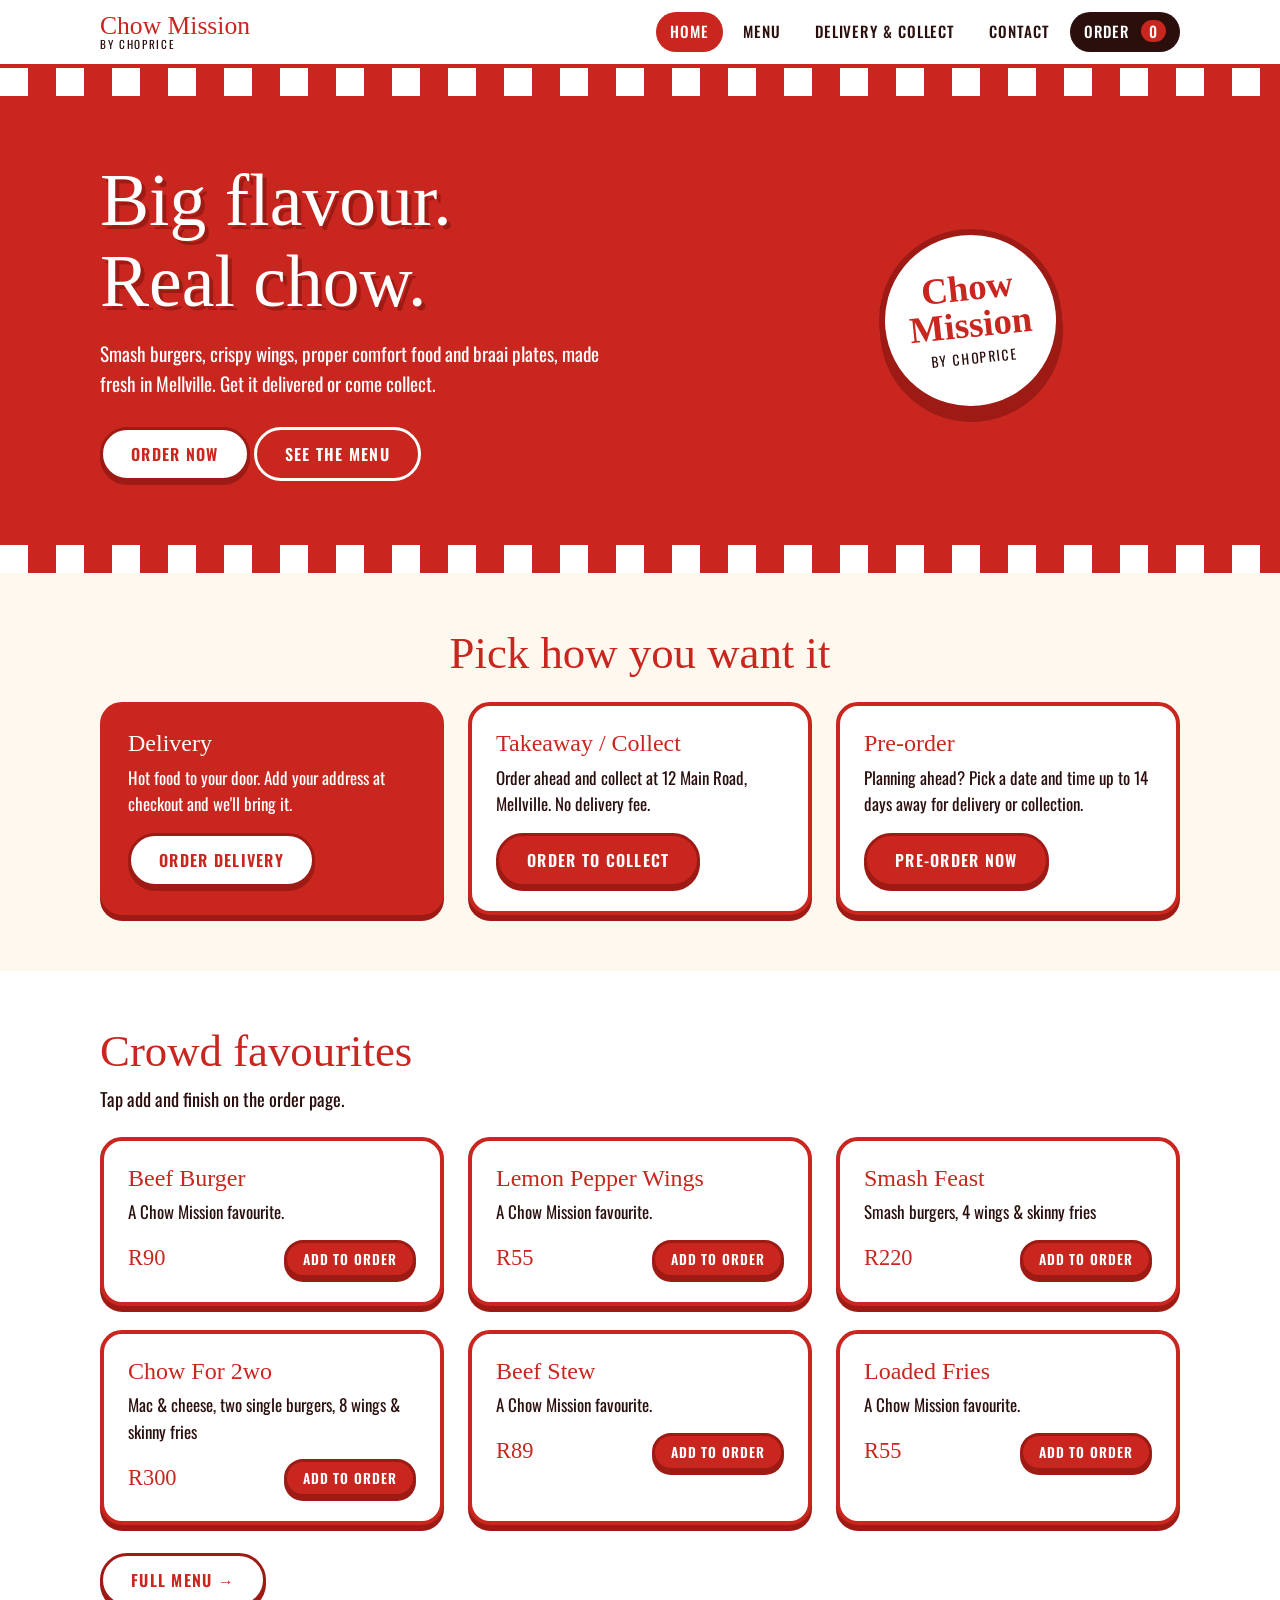
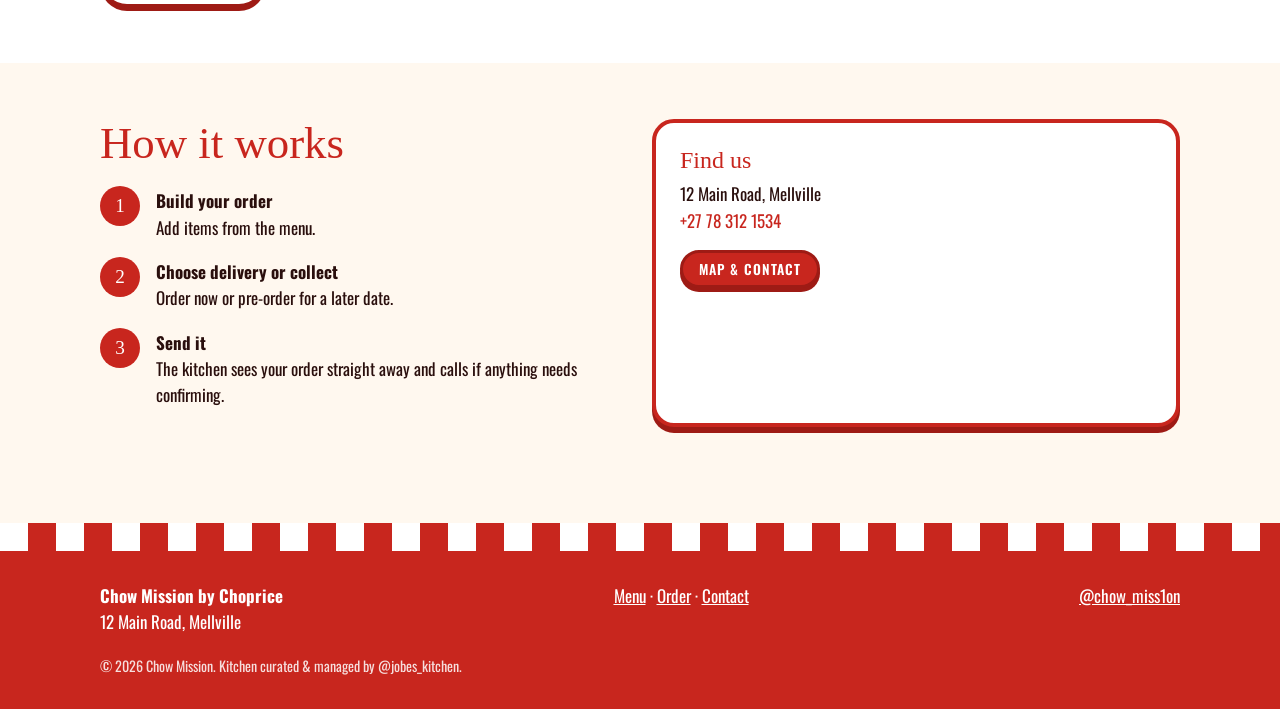
==== index.html @ 342c5858 "Initial commit" ====
<!DOCTYPE html>
<html lang="en">
<head>
  <meta charset="UTF-8">
  <meta name="viewport" content="width=device-width, initial-scale=1">
  <title>Chow Mission by Choprice | Burgers, Wings & Comfort Food in Mellville</title>
  <meta name="description" content="Smash burgers, wings, stews and braai plates in Mellville. Order delivery or collect.">
  <link rel="stylesheet" href="style.css">
</head>
<body>
  <header class="site-header">
    <nav class="nav" aria-label="Main">
      <a class="logo" href="index.html">Chow Mission<small>BY CHOPRICE</small></a>
      <button class="menu-toggle" aria-expanded="false" aria-controls="nav-links">Menu</button>
      <ul class="nav-links" id="nav-links">
        <li><a class="active" href="index.html" aria-current="page">Home</a></li>
        <li><a href="menu.html">Menu</a></li>
        <li><a href="order.html">Delivery &amp; Collect</a></li>
        <li><a href="contact.html">Contact</a></li>
        <li><a class="cart-pill" href="order.html">Order <span data-cart-count>0</span></a></li>
      </ul>
    </nav>
  </header>
  <div class="checker" aria-hidden="true"></div>

  <main>
    <section class="hero">
      <div class="wrap">
        <div>
          <h1>Big flavour.<br>Real chow.</h1>
          <p>Smash burgers, crispy wings, proper comfort food and braai plates, made fresh in Mellville. Get it delivered or come collect.</p>
          <a class="btn" href="order.html">Order now</a>
          <a class="btn outline" href="menu.html">See the menu</a>
        </div>
        <div class="hero-badge" aria-hidden="true">
          <div><strong>Chow<br>Mission</strong><span>BY CHOPRICE</span></div>
        </div>
      </div>
    </section>
    <div class="checker" aria-hidden="true"></div>

    <section class="section">
      <div class="wrap">
        <h2 class="center">Pick how you want it</h2>
        <div class="grid cols-3" style="margin-top:24px">
          <article class="card red">
            <h3>Delivery</h3>
            <p>Hot food to your door. Add your address at checkout and we'll bring it.</p>
            <p style="margin-top:16px"><a class="btn" style="background:#fff;color:#c8261e" href="order.html">Order delivery</a></p>
          </article>
          <article class="card">
            <h3>Takeaway / Collect</h3>
            <p>Order ahead and collect at 12 Main Road, Mellville. No delivery fee.</p>
            <p style="margin-top:16px"><a class="btn" href="order.html">Order to collect</a></p>
          </article>
          <article class="card">
            <h3>Pre-order</h3>
            <p>Planning ahead? Pick a date and time up to 14 days away for delivery or collection.</p>
            <p><strong data-preorder-left></strong></p>
            <p style="margin-top:16px"><a class="btn" href="order.html?preorder=1">Pre-order now</a></p>
          </article>
        </div>
      </div>
    </section>

    <section class="section" style="background:var(--white)">
      <div class="wrap">
        <h2>Crowd favourites</h2>
        <p class="lead">Tap add and finish on the order page.</p>
        <div class="grid cols-3" id="featured" style="margin-top:24px"></div>
        <p style="margin-top:28px"><a class="btn outline" href="menu.html">Full menu →</a></p>
      </div>
    </section>

    <section class="section">
      <div class="wrap grid cols-2">
        <div>
          <h2>How it works</h2>
          <ol class="steps" style="margin-top:20px">
            <li><strong>Build your order</strong><br>Add items from the menu.</li>
            <li><strong>Choose delivery or collect</strong><br>Order now or pre-order for a later date.</li>
            <li><strong>Send it</strong><br>The kitchen sees your order straight away and calls if anything needs confirming.</li>
          </ol>
        </div>
        <div class="card">
          <h3>Find us</h3>
          <p>12 Main Road, Mellville</p>
          <p><a href="tel:+27783121534">+27 78 312 1534</a></p>
          <p style="margin-top:16px"><a class="btn small" href="contact.html">Map &amp; contact</a></p>
        </div>
      </div>
    </section>
  </main>

  <footer class="site-footer">
    <div class="checker" aria-hidden="true"></div>
    <div class="wrap">
      <div><strong>Chow Mission by Choprice</strong><br>12 Main Road, Mellville</div>
      <div><a href="menu.html">Menu</a> · <a href="order.html">Order</a> · <a href="contact.html">Contact</a></div>
      <div><a href="https://www.instagram.com/chow_miss1on" target="_blank" rel="noopener">@chow_miss1on</a></div>
      <small>©️ <span data-year></span> Chow Mission. Kitchen curated &amp; managed by @jobes_kitchen.</small>
    </div>
  </footer>
  <script src="firebase-config.js"></script>
  <script src="db.js"></script>
  <script src="script.js"></script>
</body>
</html>
---- style.css ----
/* ===== Chow Mission by Choprice — red & white theme ===== */
@import url('https://fonts.googleapis.com/css2?family=Oswald:wght@400;500;600&family=Permanent+Marker&display=swap');

:root{
  --red:#c8261e;
  --red-dark:#9e1b15;
  --red-soft:#fde8e6; 
  --cream:#fff8ef;
  --white:#ffffff;
  --ink:#2a0f0d;
  --radius:22px;
  --shadow:0 6px 0 var(--red-dark);
  --maxw:1120px;
}
*{box-sizing:border-box;margin:0;padding:0}
html{scroll-behavior:smooth}
body{font-family:'Oswald',sans-serif;background:var(--cream);color:var(--ink);line-height:1.55;font-size:17px}
img{max-width:100%;display:block}
a{color:var(--red);text-decoration:none}
h1,h2,h3{font-family:'Permanent Marker',cursive;font-weight:400;color:var(--red);line-height:1.1}
h1{font-size:clamp(2.4rem,7vw,4.6rem)}
h2{font-size:clamp(1.8rem,4.5vw,2.8rem);margin-bottom:.5rem}
h3{font-size:1.5rem}
.wrap{max-width:var(--maxw);margin:0 auto;padding:0 20px}
.section{padding:56px 0}
.center{text-align:center}
.lead{font-size:1.15rem;max-width:620px}
.center .lead{margin-inline:auto}

/* checkerboard strip */
.checker{height:28px;background:conic-gradient(var(--red) 25%,var(--white) 0 50%,var(--red) 0 75%,var(--white) 0) 0 0/56px 56px}

/* ===== Header / nav ===== */
.site-header{position:sticky;top:0;z-index:50;background:var(--white);border-bottom:4px solid var(--red)}
.nav{display:flex;align-items:center;justify-content:space-between;gap:16px;padding:12px 20px;max-width:var(--maxw);margin:0 auto}
.logo{font-family:'Permanent Marker',cursive;color:var(--red);font-size:1.6rem;line-height:1}
.logo small{display:block;font-family:'Oswald',sans-serif;font-size:.7rem;letter-spacing:.15em;color:var(--ink)}
.nav-links{display:flex;gap:6px;list-style:none;align-items:center}
.nav-links a{display:block;padding:8px 14px;border-radius:999px;color:var(--ink);font-weight:500;text-transform:uppercase;letter-spacing:.06em;font-size:.95rem}
.nav-links a:hover{background:var(--red-soft)}
.nav-links a.active{background:var(--red);color:var(--white)}
.cart-pill{background:var(--ink);color:var(--white)!important}
.cart-pill span{background:var(--red);border-radius:999px;padding:0 8px;margin-left:6px}
.menu-toggle{display:none;background:var(--red);color:var(--white);border:0;border-radius:12px;padding:8px 14px;font:inherit;cursor:pointer}

/* ===== Buttons ===== */
.btn{display:inline-block;background:var(--red);color:var(--white);border:3px solid var(--red-dark);border-radius:999px;padding:12px 28px;font:600 1rem 'Oswald',sans-serif;text-transform:uppercase;letter-spacing:.08em;cursor:pointer;box-shadow:0 4px 0 var(--red-dark);transition:transform .1s,box-shadow .1s}
.btn:hover{transform:translateY(2px);box-shadow:0 2px 0 var(--red-dark)}
.btn:active{transform:translateY(4px);box-shadow:none}
.btn.outline{background:var(--white);color:var(--red)}
.btn.small{padding:6px 16px;font-size:.85rem}

/* ===== Hero ===== */
.hero{background:var(--red);color:var(--white);position:relative;overflow:hidden}
.hero .wrap{display:grid;grid-template-columns:1.2fr .8fr;gap:32px;align-items:center;padding-top:64px;padding-bottom:64px}
.hero h1{color:var(--white);text-shadow:4px 4px 0 var(--red-dark)}
.hero p{margin:18px 0 28px;font-size:1.2rem;max-width:520px}
.hero .btn{background:var(--white);color:var(--red);border-color:var(--red-dark)}
.hero .btn.outline{background:transparent;color:var(--white);border-color:var(--white);box-shadow:none}
.hero-badge{background:var(--white);color:var(--red);border:6px solid var(--red-dark);border-radius:50%;aspect-ratio:1;display:grid;place-items:center;text-align:center;padding:24px;transform:rotate(-6deg);box-shadow:0 10px 0 var(--red-dark);max-width:320px;margin-inline:auto}
.hero-badge strong{font-family:'Permanent Marker',cursive;font-size:2.3rem;line-height:1;display:block}
.hero-badge span{color:var(--ink);letter-spacing:.12em;font-size:.85rem}

/* ===== Cards ===== */
.grid{display:grid;gap:24px}
.grid.cols-2{grid-template-columns:repeat(2,1fr)}
.grid.cols-3{grid-template-columns:repeat(3,1fr)}
.card{background:var(--white);border:4px solid var(--red);border-radius:var(--radius);padding:24px;box-shadow:var(--shadow)}
.card h3{margin-bottom:8px}
.card .icon{font-size:2.4rem;margin-bottom:8px}
.card.red{background:var(--red);color:var(--white)}
.card.red h3{color:var(--white)}
.price{font-family:'Permanent Marker',cursive;color:var(--red);font-size:1.4rem}

/* ===== Menu ===== */
.menu-grid{display:grid;grid-template-columns:repeat(2,minmax(0,1fr));gap:24px;align-items:stretch}
.menu-card{background:var(--white);border:4px solid var(--red);border-radius:var(--radius);padding:20px 22px;box-shadow:var(--shadow)}
.menu-card .blurb{font-size:.95rem;color:#6b3a36;margin-bottom:10px}
.menu-item{display:flex;align-items:center;justify-content:space-between;gap:12px;padding:8px 0;border-top:2px dashed var(--red-soft)}
.menu-item:first-of-type{border-top:0}
.menu-item .name{flex:1;font-weight:500;text-transform:uppercase;letter-spacing:.03em}
.menu-item .desc{display:block;font-size:.8rem;font-weight:400;text-transform:none;color:#7a4a46;letter-spacing:0}
.menu-note{background:var(--red-soft);border-left:6px solid var(--red);padding:14px 18px;border-radius:10px;margin-top:20px;font-size:.95rem}

/* ===== Order page ===== */
.order-layout{display:grid;grid-template-columns:1.1fr .9fr;gap:28px;align-items:start}
.toggle{display:grid;grid-template-columns:1fr 1fr;border:4px solid var(--red);border-radius:999px;overflow:hidden;margin-bottom:20px}
.toggle input{position:absolute;opacity:0;pointer-events:none}
.toggle label{padding:12px;text-align:center;cursor:pointer;font-weight:600;text-transform:uppercase;letter-spacing:.06em;color:var(--red)}
.toggle input:checked + label{background:var(--red);color:var(--white)}
.toggle input:focus-visible + label{outline:3px solid var(--ink);outline-offset:-6px}
.field{margin-bottom:16px}
.field label{display:block;font-weight:500;margin-bottom:4px;text-transform:uppercase;font-size:.85rem;letter-spacing:.06em}
.field input,.field select,.field textarea{width:100%;padding:12px 14px;border:3px solid var(--red);border-radius:14px;font:inherit;background:var(--white);color:var(--ink)}
.field input:focus,.field select:focus,.field textarea:focus{outline:3px solid var(--red-soft);border-color:var(--red-dark)}
.field .error{color:var(--red-dark);font-size:.85rem;display:none}
.field.invalid .error{display:block}
.field.invalid input,.field.invalid textarea{border-color:var(--red-dark);background:var(--red-soft)}
.hidden{display:none!important}
.cart-line{display:flex;align-items:center;gap:10px;padding:10px 0;border-bottom:2px dashed var(--red-soft)}
.cart-line .info{flex:1}
.cart-line .info small{display:block;color:#7a4a46}
.qty{display:flex;align-items:center;gap:8px}
.qty button{width:30px;height:30px;border-radius:50%;border:3px solid var(--red);background:var(--white);color:var(--red);font:600 1rem 'Oswald';cursor:pointer;line-height:1}
.qty button:hover{background:var(--red);color:var(--white)}
.totals{margin-top:14px}
.totals div{display:flex;justify-content:space-between;padding:4px 0}
.totals .grand{font-size:1.3rem;font-weight:600;border-top:3px solid var(--red);margin-top:6px;padding-top:10px;color:var(--red)}
.empty{text-align:center;padding:24px 0;color:#7a4a46}
.summary{position:sticky;top:96px}
.quick-add{display:flex;flex-wrap:wrap;gap:8px;margin-top:14px}
.chip{border:3px solid var(--red);background:var(--white);color:var(--red);border-radius:999px;padding:4px 14px;font:500 .85rem 'Oswald';cursor:pointer}
.chip:hover{background:var(--red);color:var(--white)}

/* ===== Contact ===== */
.contact-list{list-style:none}
.contact-list li{display:flex;gap:14px;padding:12px 0;border-bottom:2px dashed var(--red-soft)}
.contact-list .ico{font-size:1.5rem}
.map{border:4px solid var(--red);border-radius:var(--radius);overflow:hidden;box-shadow:var(--shadow);min-height:340px}
.map iframe{width:100%;height:100%;min-height:340px;border:0}

/* ===== Steps ===== */
.steps{counter-reset:s;list-style:none}
.steps li{counter-increment:s;position:relative;padding-left:56px;margin-bottom:18px}
.steps li::before{content:counter(s);position:absolute;left:0;top:-2px;width:40px;height:40px;border-radius:50%;background:var(--red);color:var(--white);display:grid;place-items:center;font-family:'Permanent Marker',cursive;font-size:1.2rem}

/* ===== Footer / toast ===== */
.site-footer{background:var(--red);color:var(--white);margin-top:40px}
.site-footer .wrap{display:flex;flex-wrap:wrap;gap:20px;justify-content:space-between;padding:32px 20px}
.site-footer a{color:var(--white);text-decoration:underline}
.site-footer small{display:block;width:100%;opacity:.85}
.toast{position:fixed;left:50%;bottom:24px;transform:translate(-50%,120px);background:var(--ink);color:var(--white);padding:12px 22px;border-radius:999px;transition:transform .25s;z-index:99;border:3px solid var(--red)}
.toast.show{transform:translate(-50%,0)}

/* ===== Responsive ===== */
@media (max-width:860px){
  .hero .wrap,.order-layout,.grid.cols-2,.grid.cols-3{grid-template-columns:1fr}
  .menu-grid{grid-template-columns:1fr}
  .summary{position:static}
  .menu-toggle{display:block}
  .nav-links{display:none;position:absolute;top:100%;left:0;right:0;background:var(--white);flex-direction:column;align-items:stretch;padding:12px 20px 18px;border-bottom:4px solid var(--red)}
  .nav-links.open{display:flex}
  .hero-badge{max-width:220px}
}
@media (prefers-reduced-motion:reduce){*{transition:none!important;scroll-behavior:auto!important}}


/* ===== Forms: spam trap, errors, notes ===== */
.hp{position:absolute;left:-9999px;width:1px;height:1px;overflow:hidden}
.form-error{color:var(--red-dark);font-weight:500;margin-bottom:10px;min-height:1.2em}
.form-note{font-size:.85rem;color:#7a4a46;margin-top:10px}
.muted{color:#7a4a46;font-size:.9rem}

/* ===== Manager dashboard ===== */
.mode-banner{background:var(--ink);color:var(--white);padding:8px 16px;text-align:center;font-size:.9rem}
.admin-wrap{max-width:1000px;margin:0 auto;padding:24px 20px 60px}
.login-card{max-width:420px;margin:48px auto}
.admin-actions{display:flex;align-items:center;gap:14px}
.admin-actions .sound{font-size:.9rem;cursor:pointer}
.stats{display:grid;grid-template-columns:repeat(auto-fit,minmax(150px,1fr));gap:12px;margin-bottom:18px}
.stat{background:var(--white);border:3px solid var(--red);border-radius:16px;padding:10px 16px}
.stat span{font-size:.8rem;text-transform:uppercase;letter-spacing:.06em}
.stat b{display:block;font-family:'Permanent Marker',cursive;font-weight:400;font-size:1.8rem;color:var(--red);line-height:1.15}
.linkbtn{background:none;border:0;color:var(--red);text-decoration:underline;cursor:pointer;font:inherit;padding:0}
.chips{display:flex;flex-wrap:wrap;gap:8px;margin-bottom:14px}
.chip.on{background:var(--red);color:var(--white)}
.order-card{background:var(--white);border:4px solid var(--red);border-radius:var(--radius);padding:18px 20px;margin-bottom:16px;box-shadow:var(--shadow)}
.order-card.is-new{border-color:var(--ink);box-shadow:0 6px 0 var(--red)}
.order-head{display:flex;flex-wrap:wrap;gap:8px;align-items:center;justify-content:space-between}
.order-no{font-family:'Permanent Marker',cursive;font-size:1.4rem;color:var(--red)}
.badge{display:inline-block;padding:2px 12px;border-radius:999px;font-size:.8rem;font-weight:600;text-transform:uppercase;letter-spacing:.06em;border:2px solid var(--red);color:var(--red)}
.badge.solid{background:var(--red);color:var(--white)}
.badge.dark{background:var(--ink);color:var(--white);border-color:var(--ink)}
.order-grid{display:grid;grid-template-columns:1fr 1fr;gap:6px 24px;margin:12px 0}
.order-items{list-style:none;border-top:2px dashed var(--red-soft);border-bottom:2px dashed var(--red-soft);padding:8px 0;margin:8px 0}
.order-items li{display:flex;justify-content:space-between;padding:2px 0}
.order-total{display:flex;justify-content:space-between;gap:12px;flex-wrap:wrap}
.order-notes{background:var(--red-soft);border-radius:10px;padding:8px 12px;margin-top:10px;white-space:pre-wrap}
.card-actions{display:flex;flex-wrap:wrap;gap:8px;margin-top:12px}
.btn.ghost{background:var(--white);color:var(--ink);border-color:var(--ink);box-shadow:none}
@media (max-width:640px){.order-grid{grid-template-columns:1fr}}
@media print{
  body.printing .no-print,body.printing .mode-banner,body.printing .site-header,body.printing .checker{display:none!important}
  body.printing .order-card:not(.print-me){display:none!important}
  body.printing .order-card{box-shadow:none}
}

/* ===== Uber Eats ===== */
.btn.dark{background:var(--ink);border-color:#000;box-shadow:0 4px 0 #000;color:var(--white)}
.btn.dark:hover{box-shadow:0 2px 0 #000}
.uber-box{display:flex;align-items:center;justify-content:space-between;gap:16px;flex-wrap:wrap;background:var(--white);border:4px solid var(--ink);border-radius:var(--radius);padding:16px 22px;margin-top:24px}
.uber-box.hidden{display:none!important}
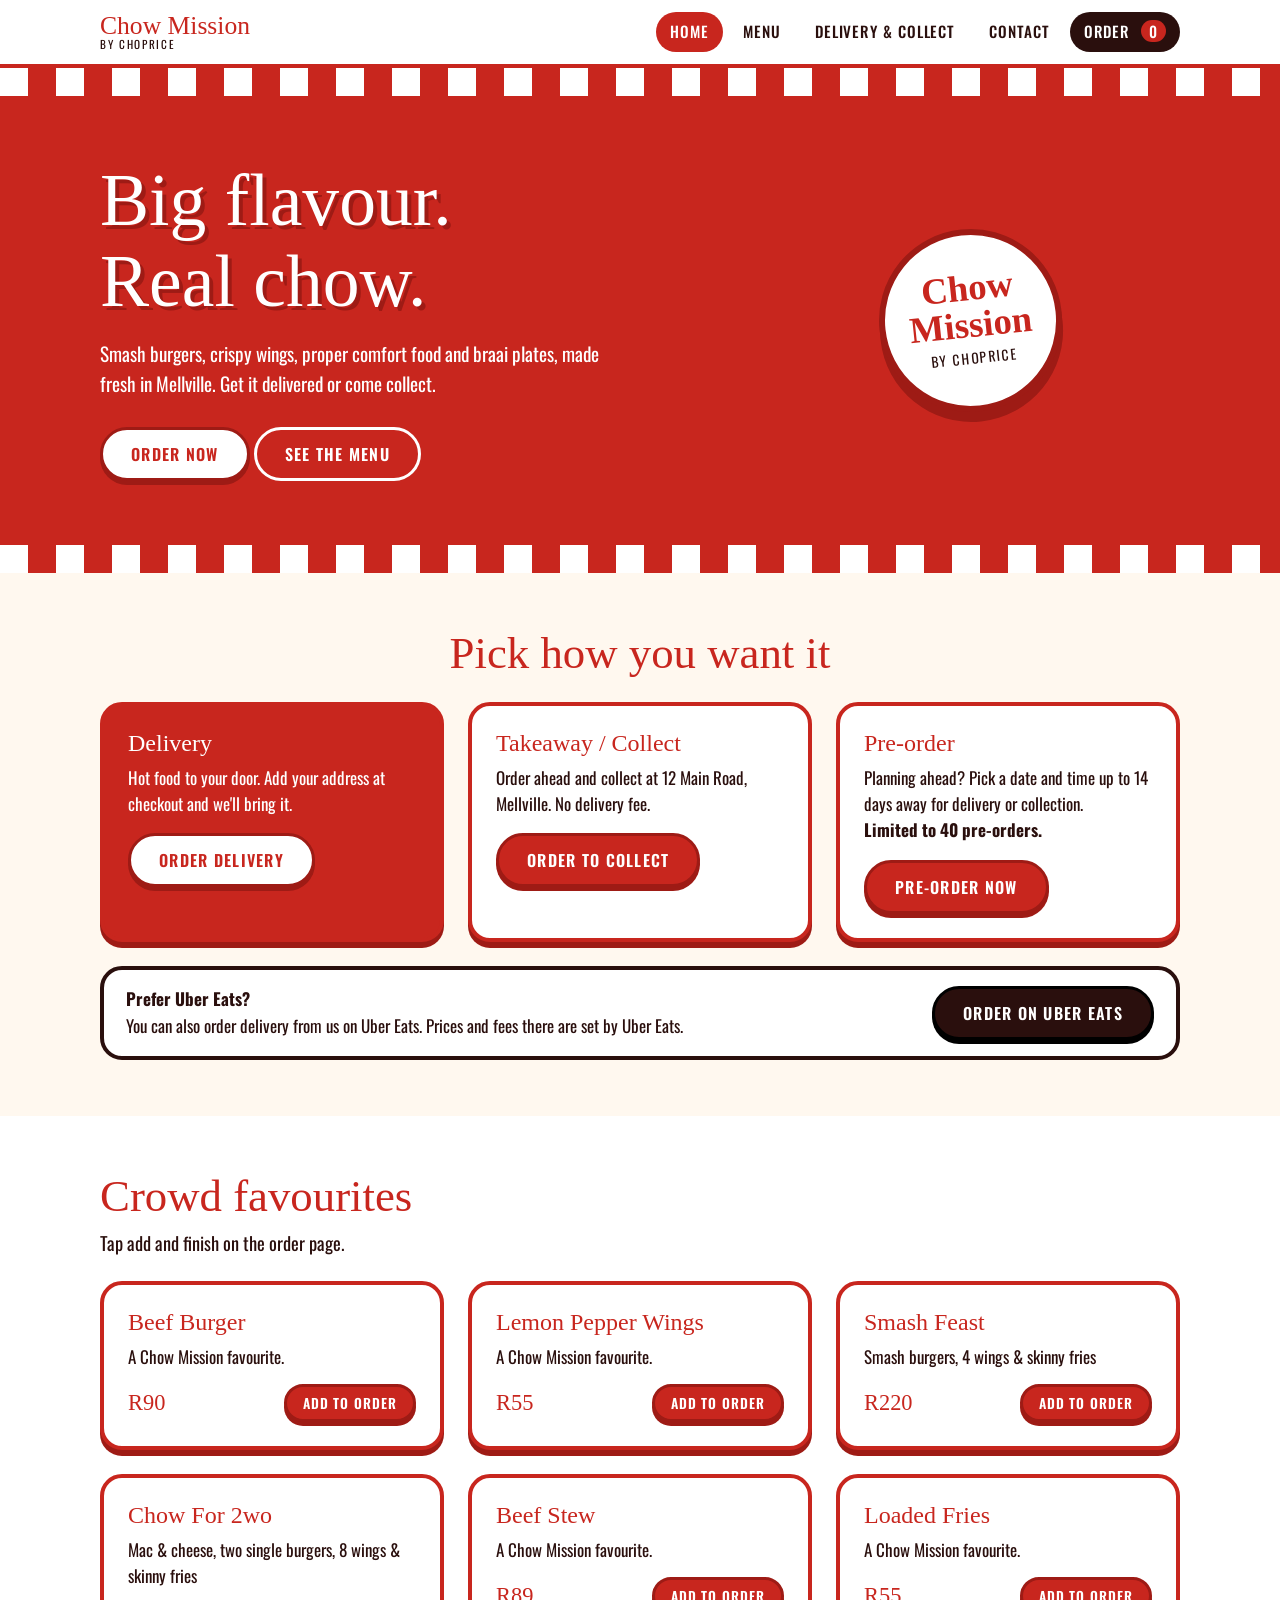
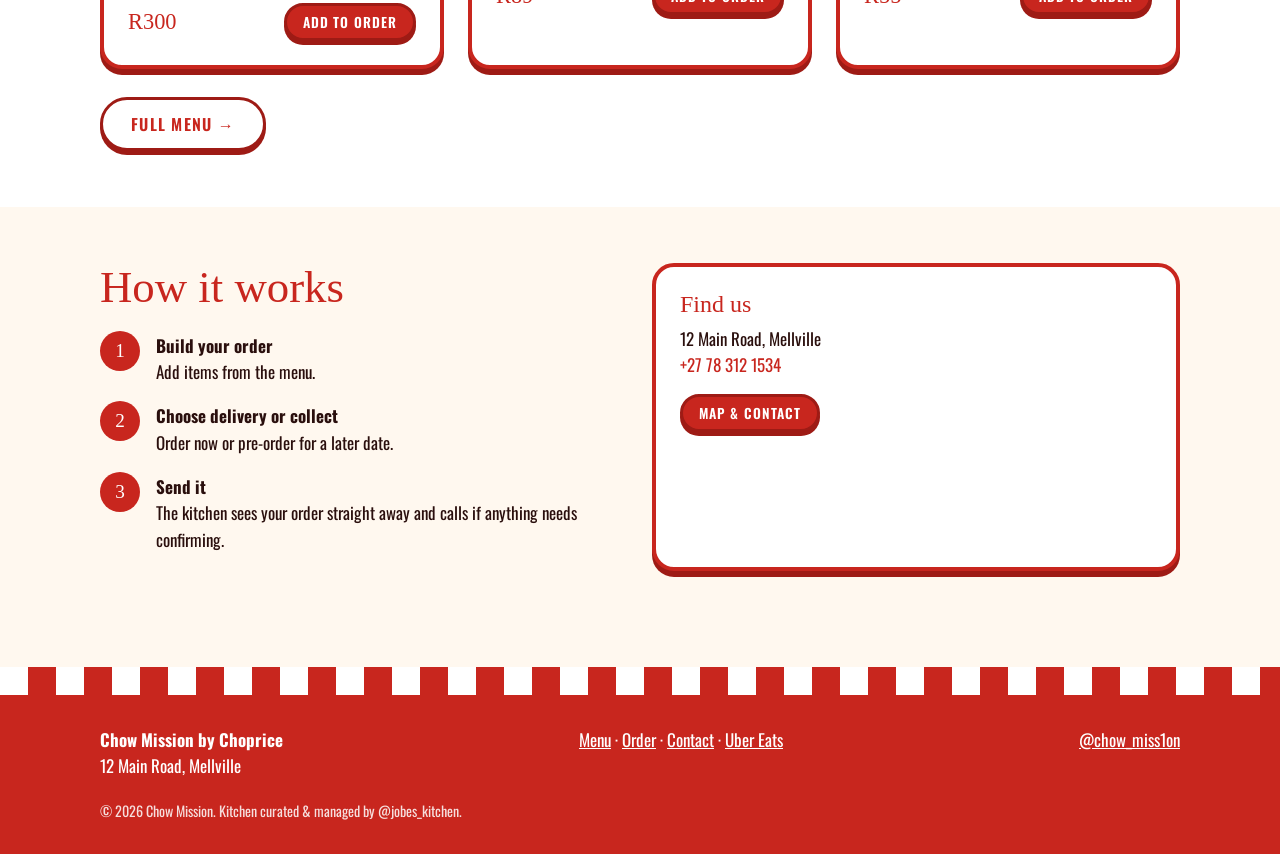
==== commit c8be996b: "Modified files" ====
--- a/index.html
+++ b/index.html
@@ -44,12 +44,12 @@
         <h2 class="center">Pick how you want it</h2>
         <div class="grid cols-3" style="margin-top:24px">
           <article class="card red">
-            <h3>Delivery</h3>
+                        <h3>Delivery</h3>
             <p>Hot food to your door. Add your address at checkout and we'll bring it.</p>
             <p style="margin-top:16px"><a class="btn" style="background:#fff;color:#c8261e" href="order.html">Order delivery</a></p>
           </article>
           <article class="card">
-            <h3>Takeaway / Collect</h3>
+                        <h3>Takeaway / Collect</h3>
             <p>Order ahead and collect at 12 Main Road, Mellville. No delivery fee.</p>
             <p style="margin-top:16px"><a class="btn" href="order.html">Order to collect</a></p>
           </article>
@@ -59,6 +59,13 @@
             <p><strong data-preorder-left></strong></p>
             <p style="margin-top:16px"><a class="btn" href="order.html?preorder=1">Pre-order now</a></p>
           </article>
+        </div>
+        <div class="uber-box" data-uber-wrap>
+          <div>
+            <strong>Prefer Uber Eats?</strong><br>
+            You can also order delivery from us on Uber Eats. Prices and fees there are set by Uber Eats.
+          </div>
+          <a class="btn dark" data-uber href="#">Order on Uber Eats</a>
         </div>
       </div>
     </section>
@@ -96,12 +103,11 @@
     <div class="checker" aria-hidden="true"></div>
     <div class="wrap">
       <div><strong>Chow Mission by Choprice</strong><br>12 Main Road, Mellville</div>
-      <div><a href="menu.html">Menu</a> · <a href="order.html">Order</a> · <a href="contact.html">Contact</a></div>
+      <div><a href="menu.html">Menu</a> · <a href="order.html">Order</a> · <a href="contact.html">Contact</a> · <a data-uber href="#">Uber Eats</a></div>
       <div><a href="https://www.instagram.com/chow_miss1on" target="_blank" rel="noopener">@chow_miss1on</a></div>
       <small>©️ <span data-year></span> Chow Mission. Kitchen curated &amp; managed by @jobes_kitchen.</small>
     </div>
   </footer>
-  <script src="firebase-config.js"></script>
   <script src="db.js"></script>
   <script src="script.js"></script>
 </body>
--- a/style.css
+++ b/style.css
@@ -4,7 +4,7 @@
 :root{
   --red:#c8261e;
   --red-dark:#9e1b15;
-  --red-soft:#fde8e6; 
+  --red-soft:#fde8e6;
   --cream:#fff8ef;
   --white:#ffffff;
   --ink:#2a0f0d;
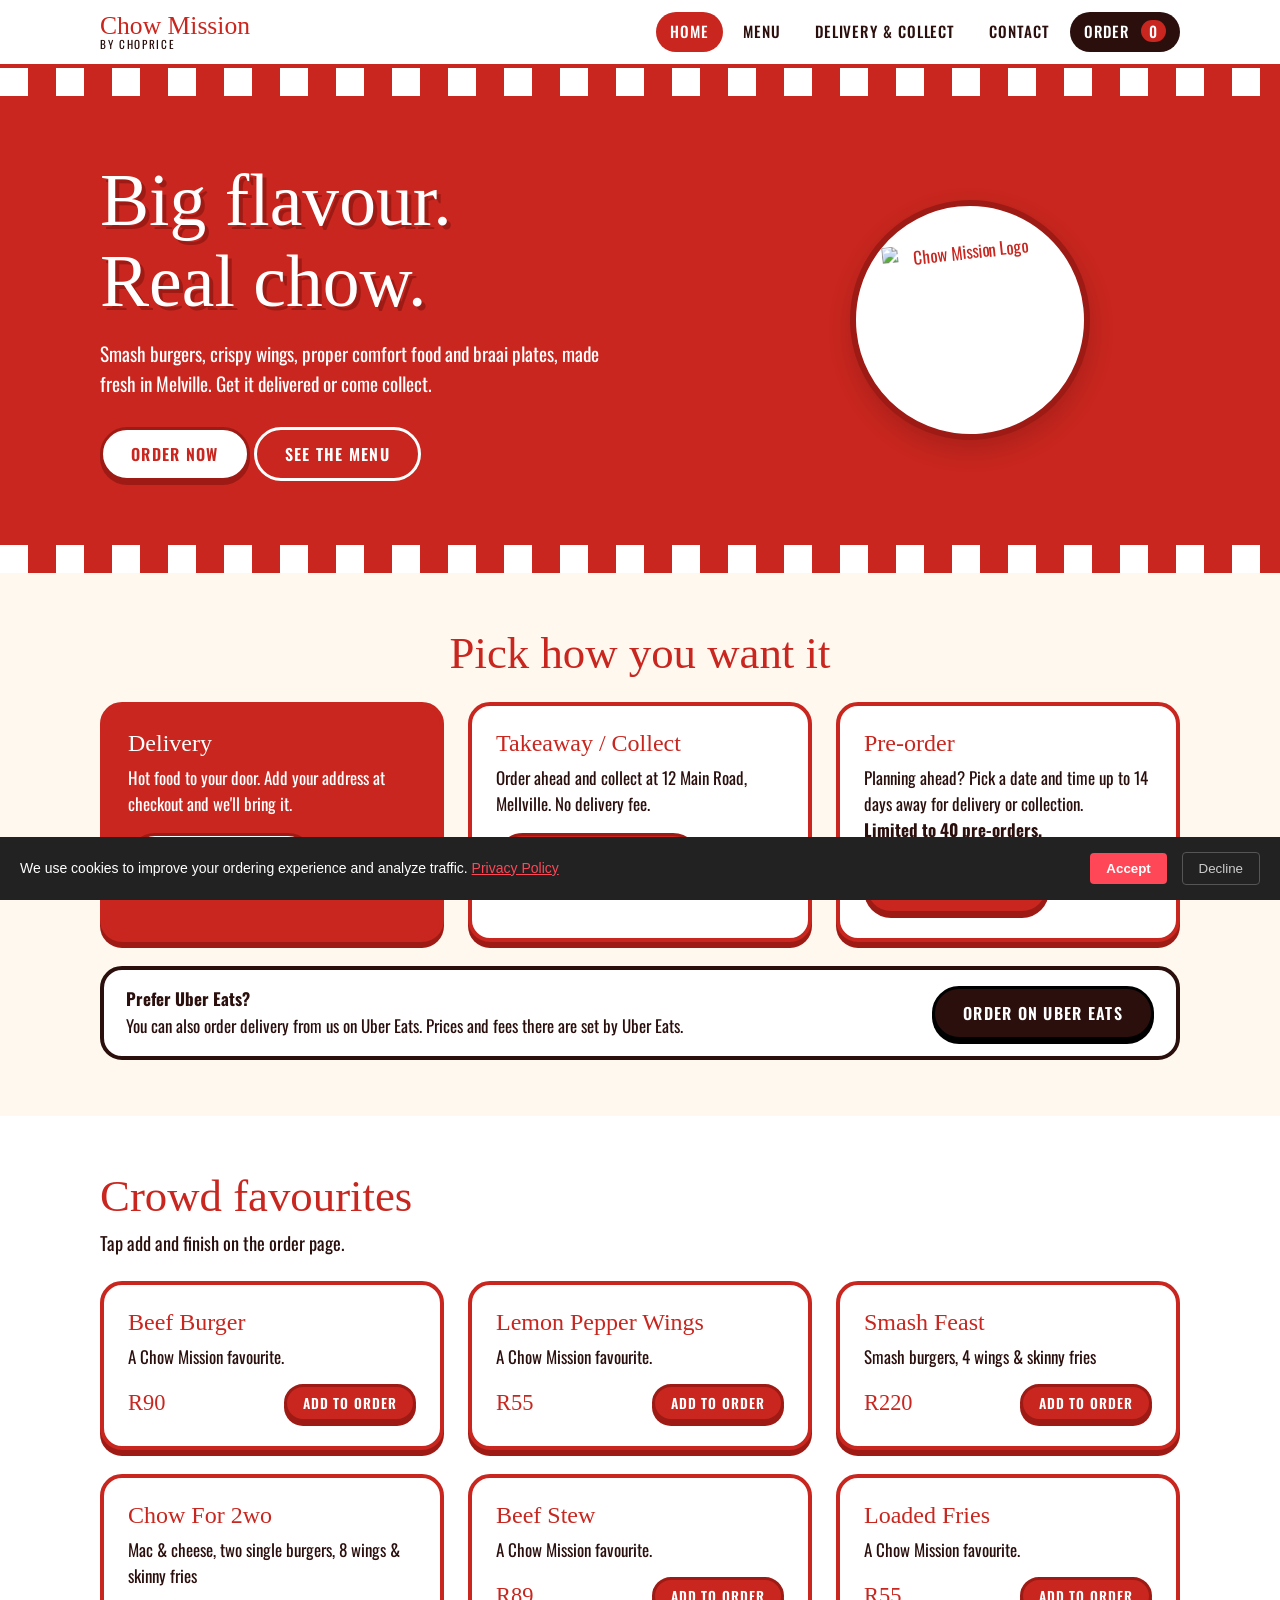
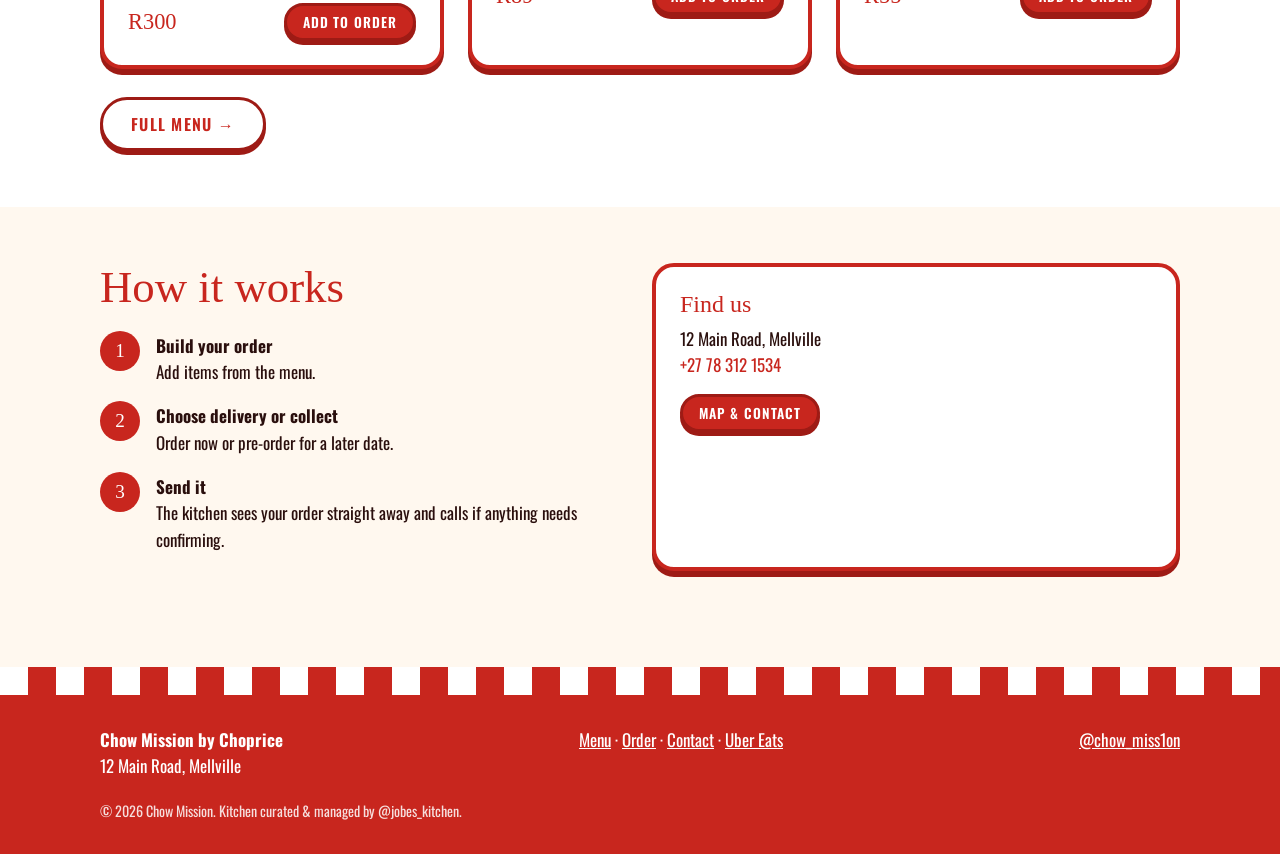
==== commit 21e91dbe: "Add cookie consent and modern payment options with card logos" ====
--- a/index.html
+++ b/index.html
@@ -10,7 +10,8 @@
 <body>
   <header class="site-header">
     <nav class="nav" aria-label="Main">
-      <a class="logo" href="index.html">Chow Mission<small>BY CHOPRICE</small></a>
+     
+<a class="logo" href="index.html">Chow Mission<small>BY CHOPRICE</small></a>
       <button class="menu-toggle" aria-expanded="false" aria-controls="nav-links">Menu</button>
       <ul class="nav-links" id="nav-links">
         <li><a class="active" href="index.html" aria-current="page">Home</a></li>
@@ -27,13 +28,13 @@
     <section class="hero">
       <div class="wrap">
         <div>
-          <h1>Big flavour.<br>Real chow.</h1>
-          <p>Smash burgers, crispy wings, proper comfort food and braai plates, made fresh in Mellville. Get it delivered or come collect.</p>
-          <a class="btn" href="order.html">Order now</a>
-          <a class="btn outline" href="menu.html">See the menu</a>
+            <h1>Big flavour.<br>Real chow.</h1>
+            <p>Smash burgers, crispy wings, proper comfort food and braai plates, made fresh in Melville. Get it delivered or come collect.</p>
+            <a class="btn" href="order.html">Order now</a>
+            <a class="btn outline" href="menu.html">See the menu</a>
         </div>
-        <div class="hero-badge" aria-hidden="true">
-          <div><strong>Chow<br>Mission</strong><span>BY CHOPRICE</span></div>
+        <div class="hero-badge" aria-hidden="true" style="width: 240px; height: 240px; border-radius: 50%; overflow: hidden; display: flex; align-items: center; justify-content: center; box-shadow: 0 10px 25px rgba(0,0,0,0.15);">
+          <img src="images/logo1.jpeg" alt="Chow Mission Logo" style="width: 90%; height: 90%; object-fit: cover;">
         </div>
       </div>
     </section>
@@ -44,12 +45,12 @@
         <h2 class="center">Pick how you want it</h2>
         <div class="grid cols-3" style="margin-top:24px">
           <article class="card red">
-                        <h3>Delivery</h3>
+            <h3>Delivery</h3>
             <p>Hot food to your door. Add your address at checkout and we'll bring it.</p>
             <p style="margin-top:16px"><a class="btn" style="background:#fff;color:#c8261e" href="order.html">Order delivery</a></p>
           </article>
           <article class="card">
-                        <h3>Takeaway / Collect</h3>
+            <h3>Takeaway / Collect</h3>
             <p>Order ahead and collect at 12 Main Road, Mellville. No delivery fee.</p>
             <p style="margin-top:16px"><a class="btn" href="order.html">Order to collect</a></p>
           </article>
@@ -108,6 +109,30 @@
       <small>©️ <span data-year></span> Chow Mission. Kitchen curated &amp; managed by @jobes_kitchen.</small>
     </div>
   </footer>
+
+  <!-- Cookie Consent Banner -->
+  <div id="cookie-banner" style="position: fixed; bottom: 0; left: 0; width: 100%; background: #222; color: #fff; padding: 15px 20px; display: flex; justify-content: space-between; align-items: center; z-index: 9999; font-family: sans-serif; box-sizing: border-box;">
+      <p style="margin: 0; font-size: 14px;">We use cookies to improve your ordering experience and analyze traffic. <a href="#" style="color: #ff4757; text-decoration: underline;">Privacy Policy</a></p>
+      <div>
+          <button onclick="acceptCookies()" style="background: #ff4757; color: white; border: none; padding: 8px 16px; border-radius: 4px; cursor: pointer; margin-right: 10px; font-weight: bold;">Accept</button>
+          <button onclick="declineCookies()" style="background: transparent; color: #ccc; border: 1px solid #555; padding: 8px 16px; border-radius: 4px; cursor: pointer;">Decline</button>
+      </div>
+  </div>
+
+  <script>
+      function acceptCookies() {
+          localStorage.setItem('cookieConsent', 'accepted');
+          document.getElementById('cookie-banner').style.display = 'none';
+      }
+      function declineCookies() {
+          localStorage.setItem('cookieConsent', 'declined');
+          document.getElementById('cookie-banner').style.display = 'none';
+      }
+      if (localStorage.getItem('cookieConsent')) {
+          document.getElementById('cookie-banner').style.display = 'none';
+      }
+  </script>
+
   <script src="db.js"></script>
   <script src="script.js"></script>
 </body>
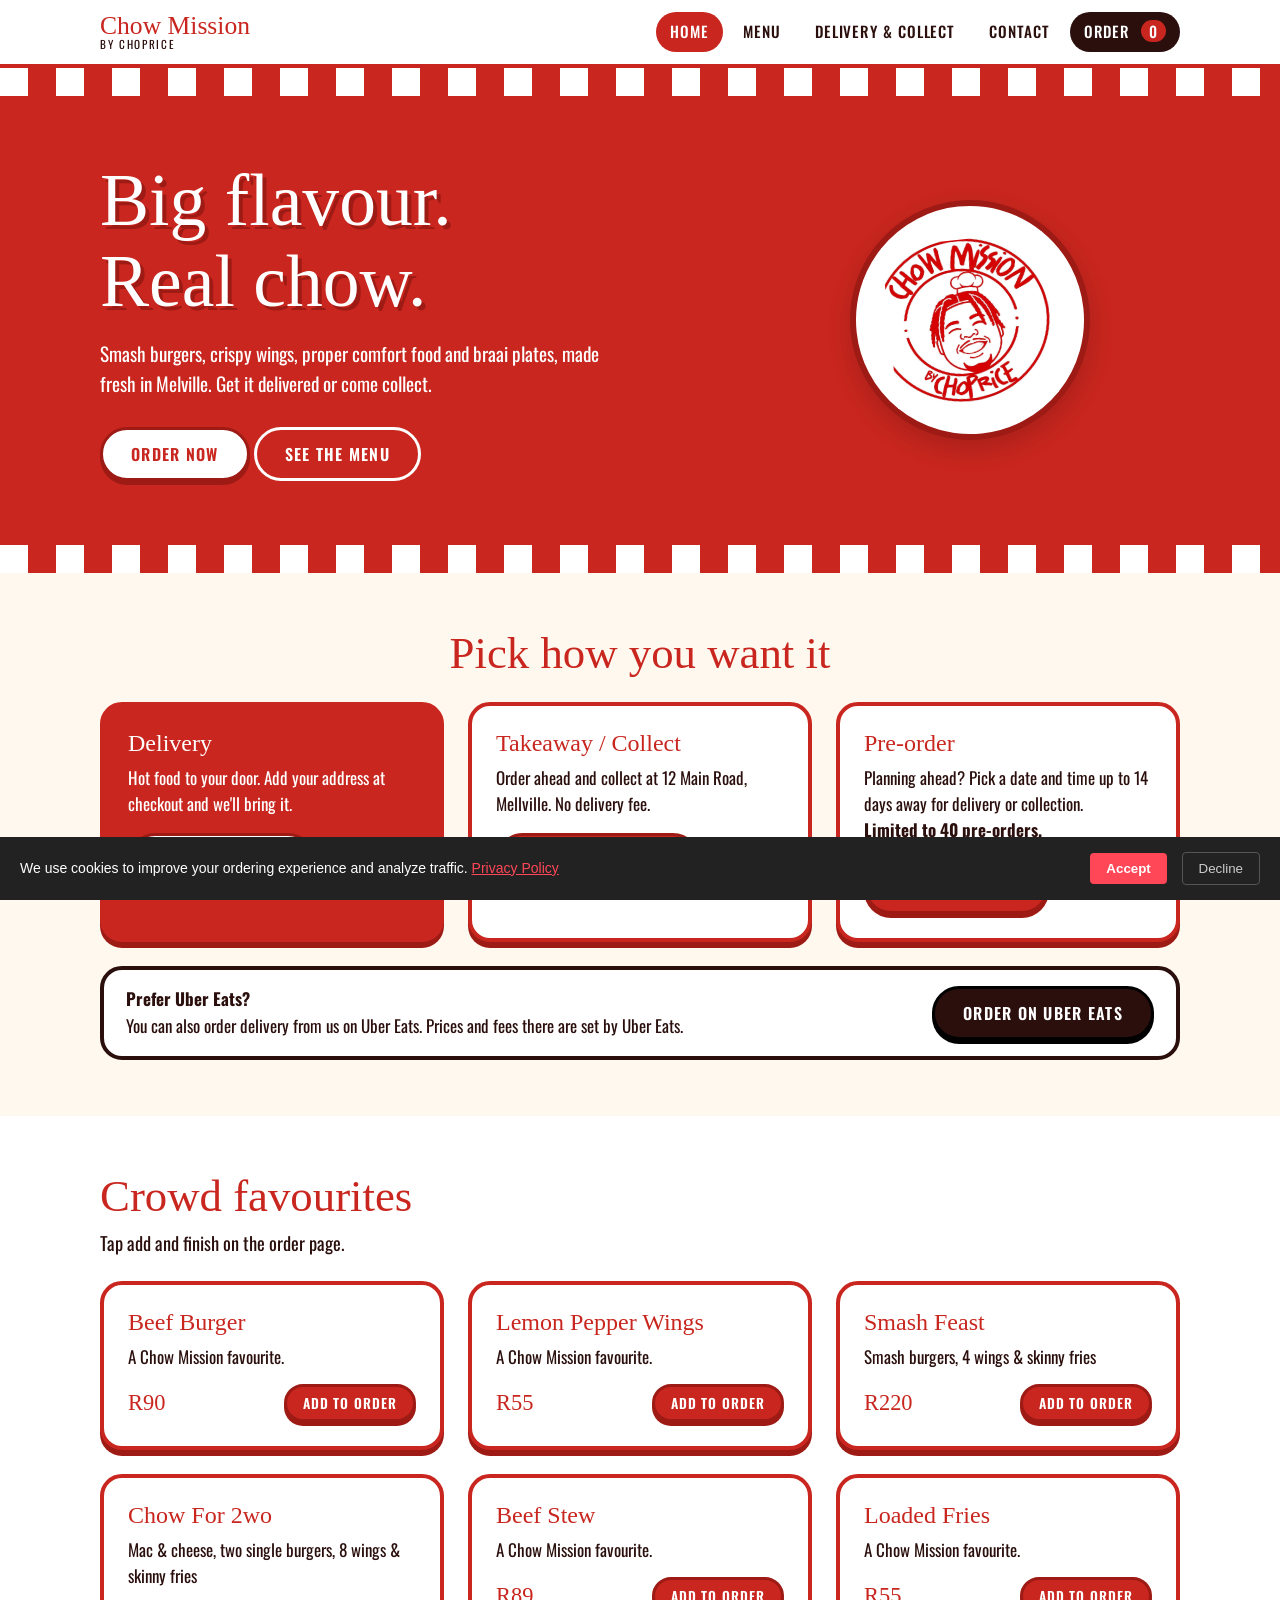
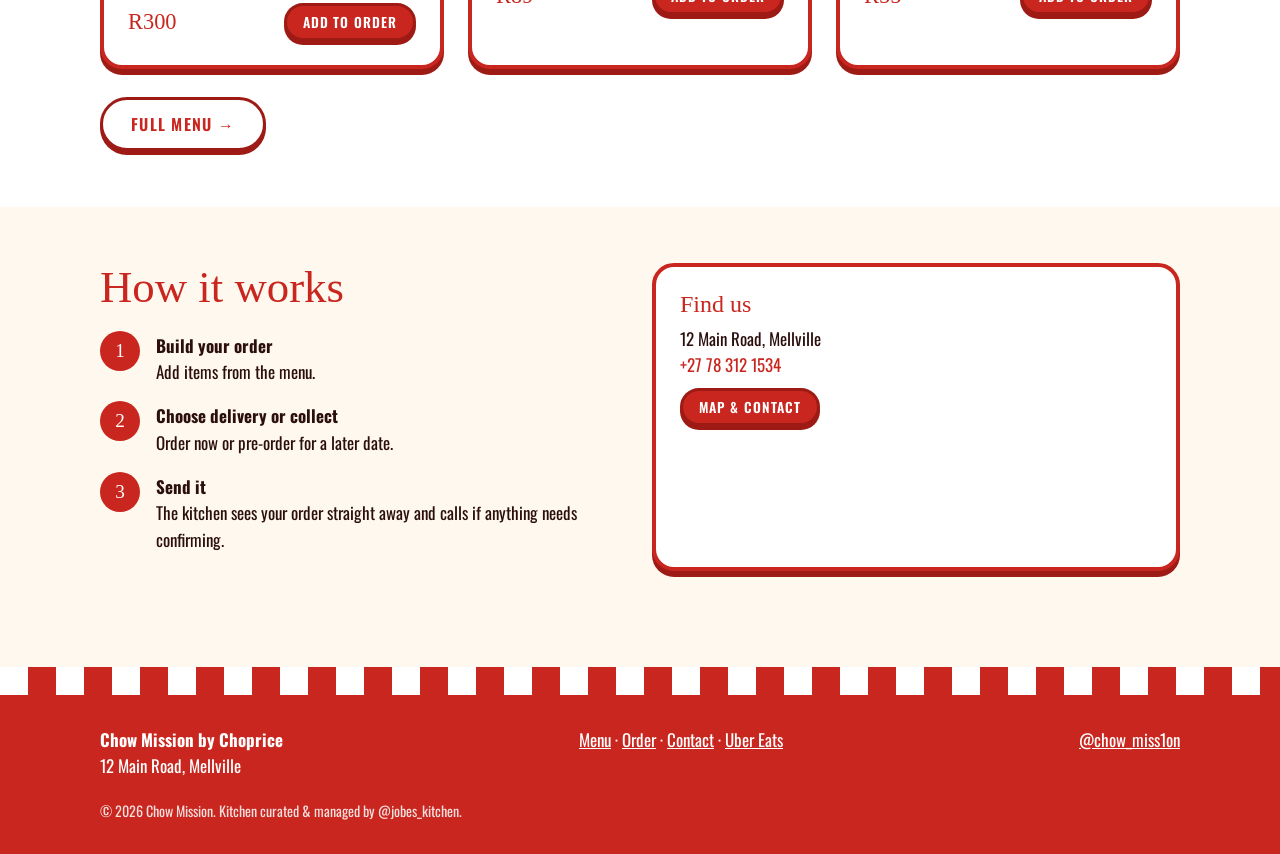
==== commit 82dc9768: "Update contact.html and index.html" ====
--- a/index.html
+++ b/index.html
@@ -94,7 +94,7 @@
           <h3>Find us</h3>
           <p>12 Main Road, Mellville</p>
           <p><a href="tel:+27783121534">+27 78 312 1534</a></p>
-          <p style="margin-top:16px"><a class="btn small" href="contact.html">Map &amp; contact</a></p>
+          <p style="margin-top:10px"><a class="btn small" href="contact.html">Map &amp; contact</a></p>
         </div>
       </div>
     </section>
